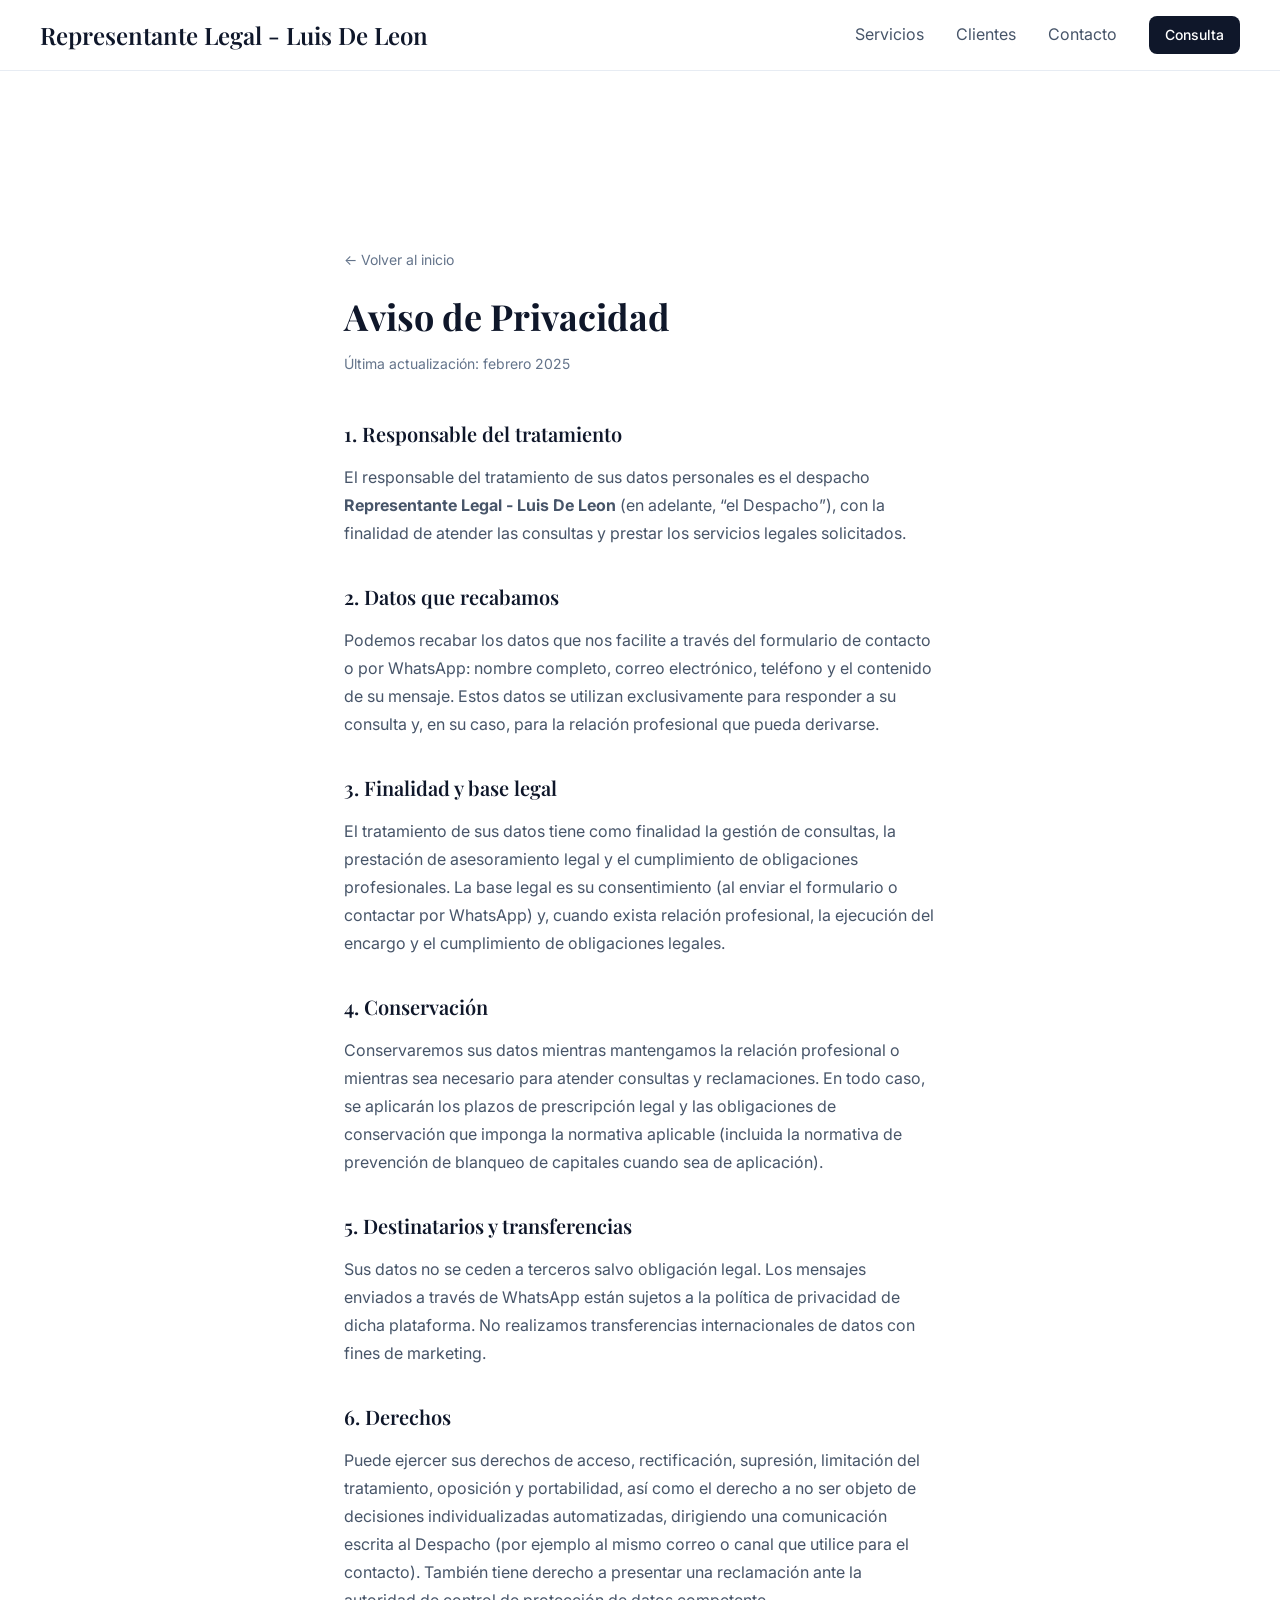
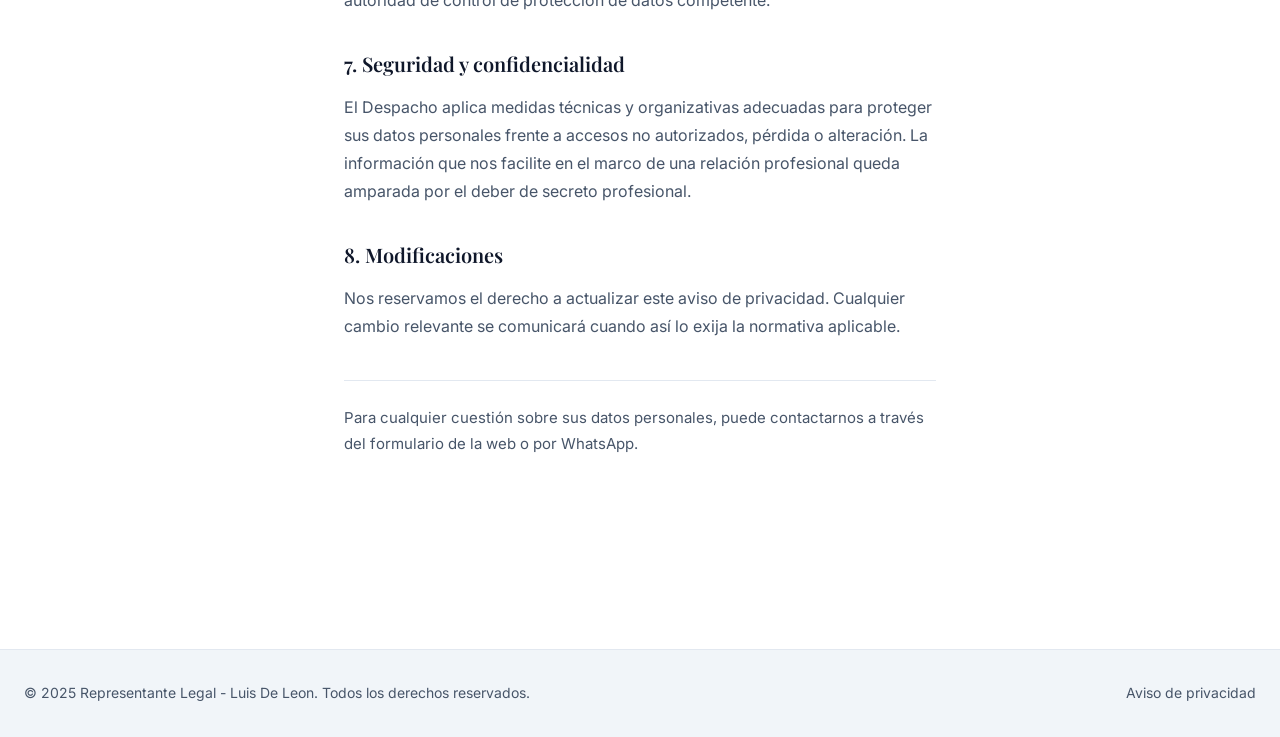
==== aviso-privacidad.html @ 4adffdd0 "Add files via upload" ====
<!DOCTYPE html>
<html lang="es">
<head>
  <meta charset="UTF-8" />
  <meta name="viewport" content="width=device-width, initial-scale=1.0" />
  <meta name="description" content="Aviso de privacidad del despacho Representante Legal - Luis De Leon. Protección de datos personales y confidencialidad." />
  <meta name="robots" content="index, follow" />
  <title>Aviso de Privacidad | Representante Legal - Luis De Leon</title>
  <link rel="canonical" href="https://tudominio.com/aviso-privacidad.html" />
  <link rel="preconnect" href="https://fonts.googleapis.com" />
  <link rel="preconnect" href="https://fonts.gstatic.com" crossorigin />
  <link href="https://fonts.googleapis.com/css2?family=Inter:wght@400;500;600;700&family=Playfair+Display:wght@600;700&display=swap" rel="stylesheet" />
  <link rel="stylesheet" href="css/style.css" />
</head>
<body>
  <header class="header" role="banner">
    <div class="header-inner">
      <a href="index.html" class="logo" aria-label="Representante Legal - Luis De Leon - Inicio">Representante Legal - Luis De Leon</a>
      <nav class="nav-desktop" aria-label="Navegación principal">
        <a href="index.html#servicios">Servicios</a>
        <a href="index.html#clientes">Clientes</a>
        <a href="index.html#contacto">Contacto</a>
        <a href="index.html#contacto" class="btn-consulta">Consulta</a>
      </nav>
      <button type="button" class="btn-menu" aria-expanded="false" aria-controls="mobile-menu" aria-label="Abrir menú">
        <svg class="icon-menu" width="24" height="24" viewBox="0 0 24 24" fill="none" stroke="currentColor" stroke-width="2" aria-hidden="true"><path d="M3 12h18M3 6h18M3 18h18"/></svg>
        <svg class="icon-close" width="24" height="24" viewBox="0 0 24 24" fill="none" stroke="currentColor" stroke-width="2" aria-hidden="true" hidden><path d="M18 6L6 18M6 6l12 12"/></svg>
      </button>
    </div>
    <div id="mobile-menu" class="mobile-menu" hidden aria-label="Menú móvil">
      <a href="index.html#servicios">Servicios</a>
      <a href="index.html#clientes">Clientes</a>
      <a href="index.html#contacto">Contacto</a>
      <a href="index.html#contacto" class="btn-consulta-mobile">Consulta</a>
    </div>
  </header>

  <main>
    <article class="legal-page" aria-labelledby="privacy-heading">
      <div class="container container-narrow">
        <header class="legal-header">
          <a href="index.html" class="legal-back">← Volver al inicio</a>
          <h1 id="privacy-heading">Aviso de Privacidad</h1>
          <p class="legal-updated">Última actualización: febrero 2025</p>
        </header>

        <div class="legal-content">
          <section>
            <h2>1. Responsable del tratamiento</h2>
            <p>El responsable del tratamiento de sus datos personales es el despacho <strong>Representante Legal - Luis De Leon</strong> (en adelante, “el Despacho”), con la finalidad de atender las consultas y prestar los servicios legales solicitados.</p>
          </section>

          <section>
            <h2>2. Datos que recabamos</h2>
            <p>Podemos recabar los datos que nos facilite a través del formulario de contacto o por WhatsApp: nombre completo, correo electrónico, teléfono y el contenido de su mensaje. Estos datos se utilizan exclusivamente para responder a su consulta y, en su caso, para la relación profesional que pueda derivarse.</p>
          </section>

          <section>
            <h2>3. Finalidad y base legal</h2>
            <p>El tratamiento de sus datos tiene como finalidad la gestión de consultas, la prestación de asesoramiento legal y el cumplimiento de obligaciones profesionales. La base legal es su consentimiento (al enviar el formulario o contactar por WhatsApp) y, cuando exista relación profesional, la ejecución del encargo y el cumplimiento de obligaciones legales.</p>
          </section>

          <section>
            <h2>4. Conservación</h2>
            <p>Conservaremos sus datos mientras mantengamos la relación profesional o mientras sea necesario para atender consultas y reclamaciones. En todo caso, se aplicarán los plazos de prescripción legal y las obligaciones de conservación que imponga la normativa aplicable (incluida la normativa de prevención de blanqueo de capitales cuando sea de aplicación).</p>
          </section>

          <section>
            <h2>5. Destinatarios y transferencias</h2>
            <p>Sus datos no se ceden a terceros salvo obligación legal. Los mensajes enviados a través de WhatsApp están sujetos a la política de privacidad de dicha plataforma. No realizamos transferencias internacionales de datos con fines de marketing.</p>
          </section>

          <section>
            <h2>6. Derechos</h2>
            <p>Puede ejercer sus derechos de acceso, rectificación, supresión, limitación del tratamiento, oposición y portabilidad, así como el derecho a no ser objeto de decisiones individualizadas automatizadas, dirigiendo una comunicación escrita al Despacho (por ejemplo al mismo correo o canal que utilice para el contacto). También tiene derecho a presentar una reclamación ante la autoridad de control de protección de datos competente.</p>
          </section>

          <section>
            <h2>7. Seguridad y confidencialidad</h2>
            <p>El Despacho aplica medidas técnicas y organizativas adecuadas para proteger sus datos personales frente a accesos no autorizados, pérdida o alteración. La información que nos facilite en el marco de una relación profesional queda amparada por el deber de secreto profesional.</p>
          </section>

          <section>
            <h2>8. Modificaciones</h2>
            <p>Nos reservamos el derecho a actualizar este aviso de privacidad. Cualquier cambio relevante se comunicará cuando así lo exija la normativa aplicable.</p>
          </section>

          <p class="legal-contact">Para cualquier cuestión sobre sus datos personales, puede contactarnos a través del formulario de la web o por WhatsApp.</p>
        </div>
      </div>
    </article>
  </main>

  <footer class="footer">
    <div class="footer-inner">
      <p class="footer-copy">© 2025 Representante Legal - Luis De Leon. Todos los derechos reservados.</p>
      <nav class="footer-nav" aria-label="Enlaces legales">
        <a href="aviso-privacidad.html">Aviso de privacidad</a>
      </nav>
    </div>
  </footer>

  <script src="js/main.js"></script>
</body>
</html>
---- css/style.css ----
/* ===== Variables y base ===== */
:root {
  --navy: #0f172a;
  --navy-mid: #1e293b;
  --navy-light: #334155;
  --gold: #c9a227;
  --gold-soft: rgba(201, 162, 39, 0.15);
  --white: #ffffff;
  --slate-100: #f1f5f9;
  --slate-200: #e2e8f0;
  --slate-300: #cbd5e1;
  --slate-400: #94a3b8;
  --slate-500: #64748b;
  --slate-600: #475569;
  --slate-700: #334155;
  --green-50: #f0fdf4;
  --green-200: #bbf7d0;
  --green-600: #16a34a;
  --green-800: #166534;
  --red-600: #dc2626;
  --font-display: "Playfair Display", Georgia, serif;
  --font-body: "Inter", system-ui, sans-serif;
  --radius: 8px;
  --radius-lg: 12px;
  --shadow: 0 4px 6px -1px rgba(15, 23, 42, 0.08);
  --shadow-lg: 0 20px 25px -5px rgba(15, 23, 42, 0.1);
  --transition: 0.25s ease;
}

*,
*::before,
*::after {
  box-sizing: border-box;
}

html {
  scroll-behavior: smooth;
}

body {
  margin: 0;
  font-family: var(--font-body);
  font-size: 1rem;
  line-height: 1.6;
  color: var(--navy);
  background: var(--white);
  -webkit-font-smoothing: antialiased;
}

h1, h2, h3 {
  font-family: var(--font-display);
}

a {
  color: inherit;
  text-decoration: none;
}

button {
  font-family: inherit;
  cursor: pointer;
}

/* ===== Header (sticky + glassmorphism) ===== */
.header {
  position: sticky;
  top: 0;
  z-index: 50;
  width: 100%;
  border-bottom: 1px solid rgba(226, 232, 240, 0.8);
  background: rgba(255, 255, 255, 0.8);
  backdrop-filter: blur(12px);
  -webkit-backdrop-filter: blur(12px);
}

.header-inner {
  max-width: 80rem;
  margin: 0 auto;
  padding: 1rem 1.5rem;
  display: flex;
  align-items: center;
  justify-content: space-between;
}

@media (min-width: 768px) {
  .header-inner { padding: 1rem 2rem; }
}

@media (min-width: 1024px) {
  .header-inner { padding: 1rem 2.5rem; }
}

.logo {
  font-family: var(--font-display);
  font-size: 1.25rem;
  font-weight: 600;
  color: var(--navy);
}

@media (min-width: 640px) {
  .logo { font-size: 1.5rem; }
}

.logo:focus-visible {
  outline: 2px solid var(--gold);
  outline-offset: 2px;
}

.nav-desktop {
  display: none;
  align-items: center;
  gap: 2rem;
}

@media (min-width: 768px) {
  .nav-desktop { display: flex; }
}

.nav-desktop a {
  color: var(--slate-600);
  transition: color 0.2s;
}

.nav-desktop a:hover,
.nav-desktop a:focus-visible {
  color: var(--gold);
}

.nav-desktop a:focus-visible {
  outline: 2px solid var(--gold);
  outline-offset: 2px;
  border-radius: 4px;
}

.btn-consulta {
  padding: 0.5rem 1rem;
  font-size: 0.875rem;
  font-weight: 500;
  color: var(--white) !important;
  background: var(--navy);
  border-radius: var(--radius);
  transition: background var(--transition);
}

.btn-consulta:hover {
  background: rgba(26, 43, 73, 0.9);
}

.btn-menu {
  padding: 0.5rem;
  color: var(--navy);
  background: transparent;
  border: none;
  border-radius: 6px;
}

.btn-menu:hover,
.btn-menu:focus-visible {
  background: var(--slate-200);
  outline: 2px solid var(--gold);
  outline-offset: 2px;
}

.btn-menu .icon-close { display: none; }
.btn-menu[aria-expanded="true"] .icon-menu { display: none; }
.btn-menu[aria-expanded="true"] .icon-close { display: block; }

@media (min-width: 768px) {
  .btn-menu { display: none; }
}

.mobile-menu {
  border-top: 1px solid var(--slate-200);
  background: rgba(255, 255, 255, 0.95);
  backdrop-filter: blur(8px);
  padding: 1rem 1.5rem;
  display: flex;
  flex-direction: column;
  gap: 0.25rem;
}

.mobile-menu[hidden] {
  display: none !important;
}

@media (min-width: 768px) {
  .mobile-menu { display: none !important; }
}

.mobile-menu a {
  padding: 0.5rem 0.75rem;
  color: var(--slate-700);
  border-radius: 6px;
}

.mobile-menu a:hover {
  background: var(--slate-200);
  color: var(--gold);
}

.btn-consulta-mobile {
  margin-top: 0.5rem;
  padding: 0.5rem 1rem;
  text-align: center;
  font-weight: 500;
  color: var(--white) !important;
  background: var(--navy);
  border-radius: 6px;
}

/* ===== Hero (futurista y elegante) ===== */
.hero {
  position: relative;
  background: linear-gradient(160deg, var(--navy) 0%, var(--navy-mid) 50%, #0c1222 100%);
  padding: 5rem 1.5rem 6rem;
  overflow: hidden;
}

.hero::before {
  content: "";
  position: absolute;
  top: 0;
  left: 0;
  right: 0;
  bottom: 0;
  background: radial-gradient(ellipse 80% 50% at 50% -20%, rgba(201, 162, 39, 0.08) 0%, transparent 50%);
  pointer-events: none;
}

.hero-inner {
  position: relative;
  z-index: 1;
}

@media (min-width: 640px) {
  .hero { padding: 7rem 2rem 8rem; }
}

@media (min-width: 1024px) {
  .hero { padding: 9rem 2.5rem 10rem; }
}

.hero-inner {
  max-width: 56rem;
  margin: 0 auto;
  text-align: center;
}

.hero h1 {
  margin: 0;
  font-size: 2.25rem;
  font-weight: 700;
  letter-spacing: -0.02em;
  color: var(--white);
}

@media (min-width: 640px) {
  .hero h1 { font-size: 3rem; }
}

@media (min-width: 1024px) {
  .hero h1 { font-size: 3.75rem; }
}

.hero-subtitle {
  margin: 1.5rem 0 0;
  max-width: 42rem;
  margin-left: auto;
  margin-right: auto;
  font-size: 1.125rem;
  color: var(--slate-300);
}

@media (min-width: 640px) {
  .hero-subtitle { font-size: 1.25rem; }
}

.hero-buttons {
  margin-top: 2.5rem;
  display: flex;
  flex-direction: column;
  align-items: center;
  justify-content: center;
  gap: 1rem;
}

@media (min-width: 640px) {
  .hero-buttons { flex-direction: row; }
}

/* ===== Botones ===== */
.btn {
  display: inline-flex;
  align-items: center;
  justify-content: center;
  padding: 1rem 2rem;
  font-weight: 500;
  border-radius: 6px;
  transition: background 0.2s, border-color 0.2s, color 0.2s;
}

.btn:focus-visible {
  outline: 2px solid var(--gold);
  outline-offset: 2px;
}

.btn-primary {
  color: var(--navy);
  background: var(--gold);
  box-shadow: 0 10px 15px -3px rgba(0, 0, 0, 0.1);
}

.btn-primary:hover {
  background: rgba(181, 148, 16, 0.9);
}

.btn-secondary {
  color: var(--white);
  border: 1px solid var(--slate-400);
}

.btn-secondary:hover {
  border-color: var(--gold);
  color: var(--gold);
}

/* CTA shine */
.cta-shine {
  position: relative;
  overflow: hidden;
}

.cta-shine::after {
  content: "";
  position: absolute;
  top: 0;
  left: -100%;
  width: 50%;
  height: 100%;
  background: linear-gradient(90deg, transparent, rgba(255, 255, 255, 0.25), transparent);
  transition: left 0.6s ease;
}

.cta-shine:hover::after {
  left: 100%;
}

/* ===== Contenedores y secciones ===== */
.container {
  max-width: 80rem;
  margin: 0 auto;
  padding: 4rem 1.5rem;
}

@media (min-width: 640px) {
  .container { padding: 6rem 2rem; }
}

@media (min-width: 1024px) {
  .container { padding: 7rem 2.5rem; }
}

.container-narrow {
  max-width: 42rem;
}

.section-lead {
  margin: 1rem 0 0;
  max-width: 42rem;
  color: var(--slate-600);
}

.section h2 {
  margin: 0;
  font-size: 1.875rem;
  font-weight: 700;
  color: var(--navy);
}

@media (min-width: 640px) {
  .section h2 { font-size: 2.25rem; }
}

/* ===== Servicios ===== */
.section-services {
  background: var(--white);
  scroll-margin-top: 5rem;
}

.services-grid {
  margin: 3rem 0 0;
  padding: 0;
  list-style: none;
  display: grid;
  gap: 1.5rem;
}

@media (min-width: 640px) {
  .services-grid { grid-template-columns: repeat(2, 1fr); }
}

@media (min-width: 1024px) {
  .services-grid { grid-template-columns: repeat(3, 1fr); }
}

.service-card {
  padding: 1.75rem;
  border: 1px solid var(--slate-200);
  border-radius: var(--radius-lg);
  background: var(--white);
  transition: border-color var(--transition), box-shadow var(--transition), transform var(--transition);
}

.service-card:hover,
.service-card:focus-within {
  border-color: var(--gold);
  box-shadow: var(--shadow-lg);
  transform: translateY(-2px);
}

.service-icon {
  display: inline-flex;
  align-items: center;
  justify-content: center;
  width: 3rem;
  height: 3rem;
  border-radius: 8px;
  background: rgba(26, 43, 73, 0.05);
  color: var(--gold);
}

.service-card h3 {
  margin: 1rem 0 0;
  font-size: 1.125rem;
  font-weight: 600;
  color: var(--navy);
}

.service-card p {
  margin: 0.5rem 0 0;
  font-size: 1rem;
  color: var(--slate-600);
}

/* ===== Social proof (carrusel) ===== */
.section-social {
  border-top: 1px solid var(--slate-200);
  border-bottom: 1px solid var(--slate-200);
  background: #f8fafc;
  padding: 3rem 0 4rem;
  scroll-margin-top: 5rem;
}

@media (min-width: 640px) {
  .section-social { padding: 4rem 0; }
}

.social-label {
  text-align: center;
  font-size: 0.875rem;
  font-weight: 500;
  text-transform: uppercase;
  letter-spacing: 0.05em;
  color: var(--slate-500);
  margin: 0 0 2rem;
}

.carousel-wrap {
  overflow: hidden;
}

.carousel-track {
  display: flex;
  gap: 1.5rem;
  animation: carousel 30s linear infinite;
  width: max-content;
}

.carousel-item {
  flex-shrink: 0;
  min-width: 180px;
  padding: 1rem 2rem;
  display: flex;
  align-items: center;
  justify-content: center;
  border: 1px solid var(--slate-200);
  border-radius: 6px;
  background: var(--white);
  font-size: 0.875rem;
  font-weight: 500;
  color: var(--slate-500);
}

@keyframes carousel {
  0% { transform: translateX(0); }
  100% { transform: translateX(-50%); }
}

/* ===== Contacto ===== */
.section-contact {
  background: var(--white);
  scroll-margin-top: 5rem;
}

.form-success {
  margin-top: 2rem;
  padding: 1.5rem;
  display: flex;
  align-items: flex-start;
  gap: 0.75rem;
  border: 1px solid var(--green-200);
  border-radius: 8px;
  background: var(--green-50);
  color: var(--green-800);
}

.form-success svg {
  flex-shrink: 0;
  color: var(--green-600);
}

.form-success-title {
  margin: 0;
  font-weight: 500;
}

.form-success-text {
  margin: 0.25rem 0 0;
  font-size: 0.875rem;
}

.contact-form {
  margin-top: 2rem;
  display: flex;
  flex-direction: column;
  gap: 1.5rem;
}

.contact-form.hidden {
  display: none;
}

.field label {
  display: block;
  font-size: 0.875rem;
  font-weight: 500;
  color: var(--navy);
  margin-bottom: 0.25rem;
}

.field input,
.field textarea {
  width: 100%;
  padding: 0.75rem 1rem;
  font-family: inherit;
  font-size: 1rem;
  color: var(--navy);
  border: 1px solid var(--slate-200);
  border-radius: 6px;
  background: var(--white);
  transition: border-color 0.2s, box-shadow 0.2s;
}

.field input:focus,
.field textarea:focus {
  outline: none;
  border-color: var(--gold);
  box-shadow: 0 0 0 1px var(--gold);
}

.field input::placeholder,
.field textarea::placeholder {
  color: var(--slate-400);
}

.field-error {
  margin: 0.25rem 0 0;
  font-size: 0.875rem;
  color: var(--red-600);
}

.form-root-error {
  margin-top: 0;
}

.btn-submit {
  align-self: flex-start;
  padding: 1rem 1.5rem;
  font-weight: 500;
  color: var(--navy);
  background: var(--gold);
  border: none;
  border-radius: 6px;
  width: 100%;
}

@media (min-width: 640px) {
  .btn-submit { width: auto; }
}

.btn-submit:hover:not(:disabled) {
  background: rgba(181, 148, 16, 0.9);
}

.btn-submit:disabled {
  opacity: 0.7;
  cursor: not-allowed;
}

.btn-submit:focus-visible {
  outline: 2px solid var(--gold);
  outline-offset: 2px;
}

/* ===== WhatsApp flotante ===== */
.whatsapp-float {
  position: fixed;
  bottom: 1.5rem;
  right: 1.5rem;
  z-index: 40;
  width: 3.5rem;
  height: 3.5rem;
  display: flex;
  align-items: center;
  justify-content: center;
  background: #25d366;
  color: var(--white);
  border-radius: 50%;
  box-shadow: 0 10px 15px -3px rgba(0, 0, 0, 0.1);
  transition: transform 0.2s, box-shadow 0.2s;
}

.whatsapp-float:hover {
  transform: scale(1.1);
  box-shadow: 0 20px 25px -5px rgba(0, 0, 0, 0.1);
}

.whatsapp-float:focus-visible {
  outline: 4px solid rgba(37, 211, 102, 0.5);
  outline-offset: 2px;
}

/* ===== Footer ===== */
.footer {
  border-top: 1px solid var(--slate-200);
  background: var(--slate-100);
  padding: 2rem 1.5rem;
}

.footer-inner {
  max-width: 80rem;
  margin: 0 auto;
  display: flex;
  flex-wrap: wrap;
  align-items: center;
  justify-content: space-between;
  gap: 1rem;
}

.footer-copy {
  margin: 0;
  font-size: 0.875rem;
  color: var(--slate-600);
}

.footer-nav {
  display: flex;
  gap: 1.5rem;
}

.footer-nav a {
  font-size: 0.875rem;
  color: var(--slate-600);
  transition: color var(--transition);
}

.footer-nav a:hover,
.footer-nav a:focus-visible {
  color: var(--gold);
}

/* ===== Página legal (Aviso de privacidad) ===== */
.legal-page {
  padding: 4rem 0 5rem;
  min-height: 60vh;
}

.legal-header {
  margin-bottom: 2.5rem;
}

.legal-back {
  display: inline-block;
  font-size: 0.875rem;
  color: var(--slate-500);
  margin-bottom: 1rem;
  transition: color var(--transition);
}

.legal-back:hover {
  color: var(--gold);
}

.legal-header h1 {
  margin: 0;
  font-size: 2rem;
  font-weight: 700;
  color: var(--navy);
}

@media (min-width: 640px) {
  .legal-header h1 { font-size: 2.25rem; }
}

.legal-updated {
  margin: 0.5rem 0 0;
  font-size: 0.875rem;
  color: var(--slate-500);
}

.legal-content {
  font-size: 1rem;
  line-height: 1.75;
}

.legal-content section {
  margin-top: 2rem;
}

.legal-content section:first-of-type {
  margin-top: 0;
}

.legal-content h2 {
  margin: 0;
  font-size: 1.25rem;
  font-weight: 600;
  color: var(--navy);
}

.legal-content p {
  margin: 0.75rem 0 0;
  color: var(--slate-600);
}

.legal-content a {
  color: var(--gold);
  text-decoration: underline;
  text-underline-offset: 2px;
}

.legal-contact {
  margin-top: 2.5rem !important;
  padding-top: 1.5rem;
  border-top: 1px solid var(--slate-200);
  font-size: 0.9375rem;
}

/* ===== Banner de cookies ===== */
.cookie-consent {
  position: fixed;
  bottom: 0;
  left: 0;
  right: 0;
  z-index: 60;
  padding: 1rem 1.5rem;
  background: var(--navy);
  color: var(--slate-300);
  box-shadow: 0 -4px 20px rgba(0, 0, 0, 0.15);
}

.cookie-consent[hidden] {
  display: none !important;
}

.cookie-inner {
  max-width: 80rem;
  margin: 0 auto;
  display: flex;
  flex-wrap: wrap;
  align-items: center;
  justify-content: space-between;
  gap: 1rem;
}

.cookie-consent p {
  margin: 0;
  font-size: 0.875rem;
  flex: 1;
  min-width: 200px;
}

.cookie-consent a {
  color: var(--gold);
  text-decoration: underline;
  text-underline-offset: 2px;
}

.cookie-actions {
  flex-shrink: 0;
}

.btn-sm {
  padding: 0.5rem 1rem;
  font-size: 0.875rem;
}

.cookie-consent .btn-primary {
  color: var(--navy);
  background: var(--gold);
}
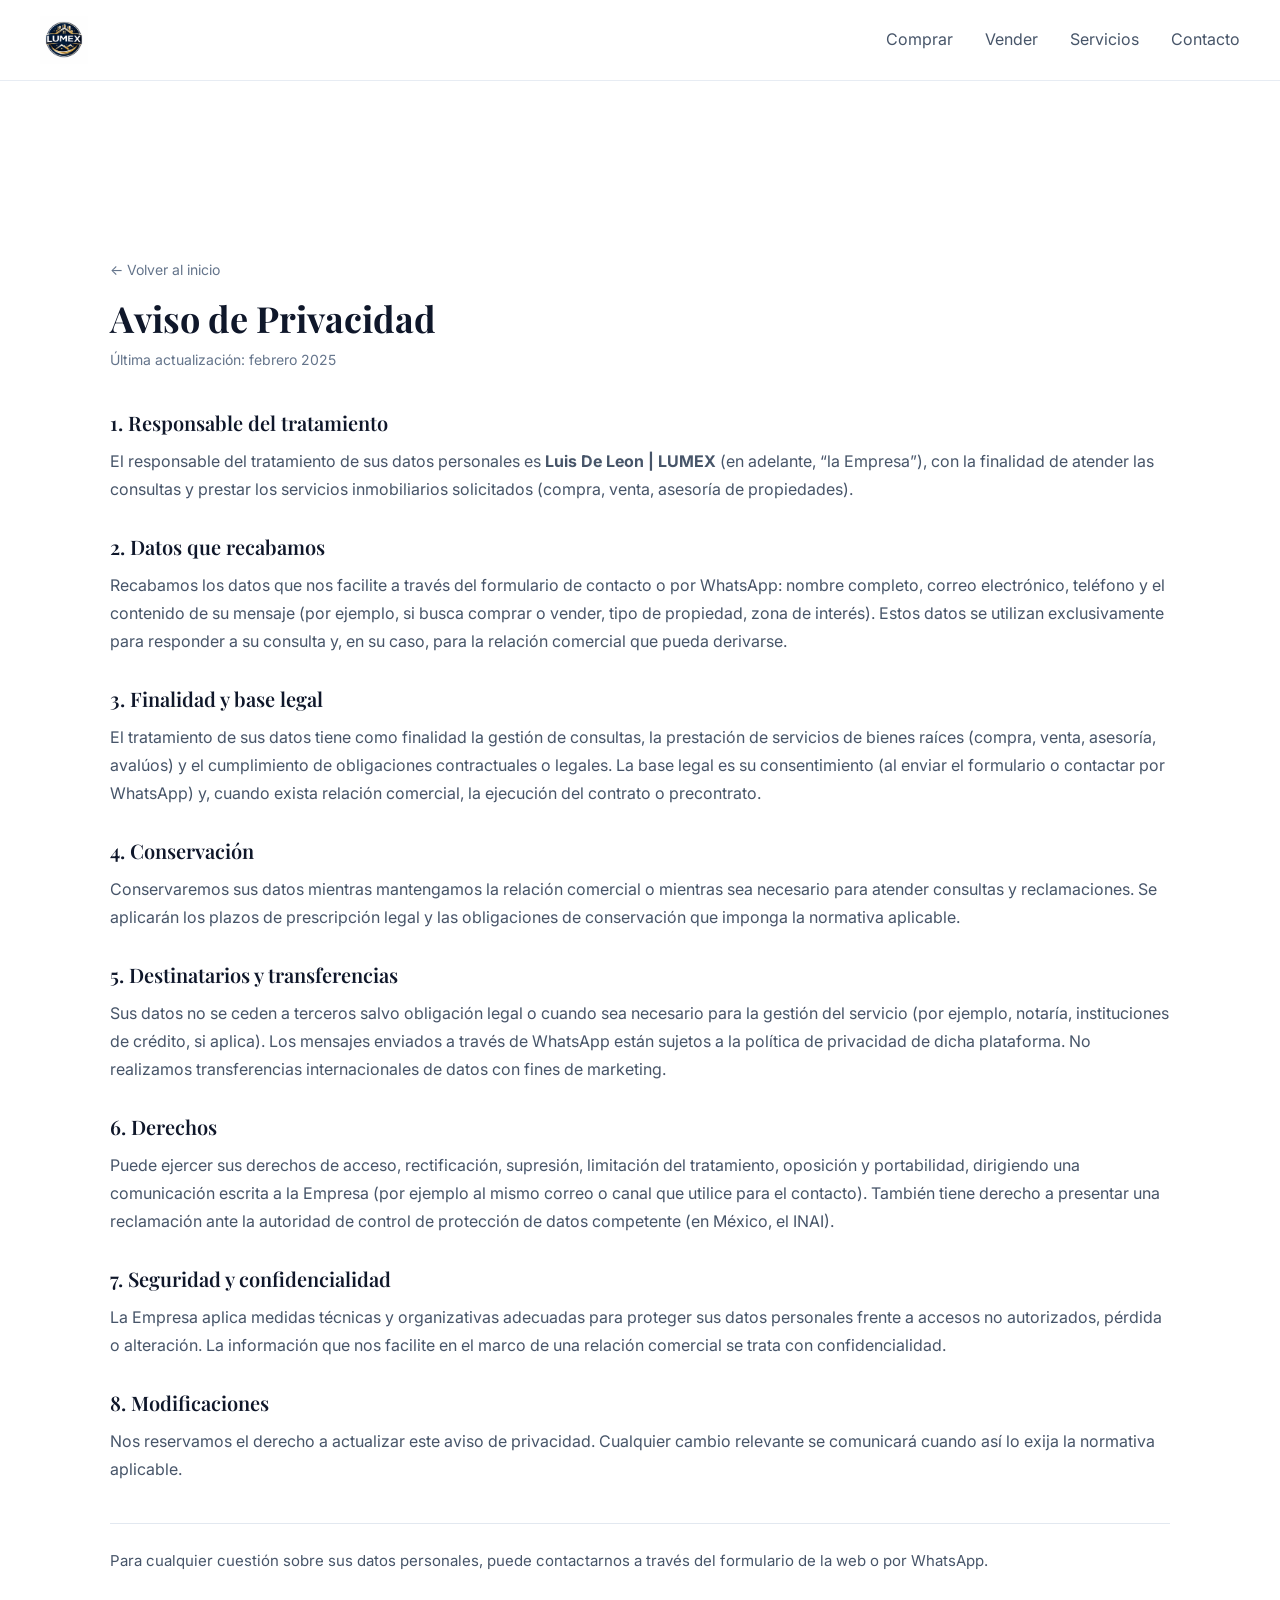
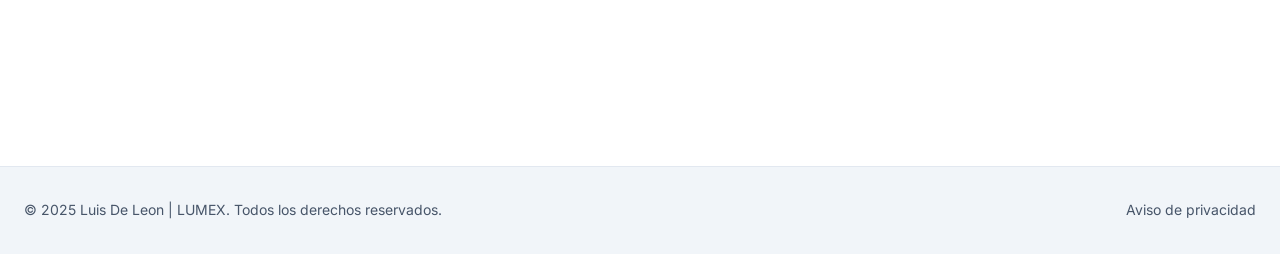
==== commit 85794976: "Add files via upload" ====
--- a/aviso-privacidad.html
+++ b/aviso-privacidad.html
@@ -2,25 +2,26 @@
 <html lang="es">
 <head>
   <meta charset="UTF-8" />
-  <meta name="viewport" content="width=device-width, initial-scale=1.0" />
-  <meta name="description" content="Aviso de privacidad del despacho Representante Legal - Luis De Leon. Protección de datos personales y confidencialidad." />
+  <meta name="viewport" content="width=device-width, initial-scale=1.0, viewport-fit=cover" />
+  <meta name="description" content="Aviso de privacidad de Luis De Leon | LUMEX. Protección de datos personales en servicios inmobiliarios." />
   <meta name="robots" content="index, follow" />
-  <title>Aviso de Privacidad | Representante Legal - Luis De Leon</title>
+  <title>Aviso de Privacidad | Luis De Leon | LUMEX</title>
   <link rel="canonical" href="https://tudominio.com/aviso-privacidad.html" />
   <link rel="preconnect" href="https://fonts.googleapis.com" />
   <link rel="preconnect" href="https://fonts.gstatic.com" crossorigin />
   <link href="https://fonts.googleapis.com/css2?family=Inter:wght@400;500;600;700&family=Playfair+Display:wght@600;700&display=swap" rel="stylesheet" />
+  <link href="https://cdn.jsdelivr.net/npm/bootstrap@5.3.2/dist/css/bootstrap.min.css" rel="stylesheet" integrity="sha384-T3c6CoIi6uLrA9TneNEoa7RxnatzjcDSCmG1MXxSR1GAsXEV/Dwwykc2MPK8M2HN" crossorigin="anonymous" />
   <link rel="stylesheet" href="css/style.css" />
 </head>
 <body>
   <header class="header" role="banner">
     <div class="header-inner">
-      <a href="index.html" class="logo" aria-label="Representante Legal - Luis De Leon - Inicio">Representante Legal - Luis De Leon</a>
+      <a href="index.html" class="logo" aria-label="Luis De Leon LUMEX - Inicio"><img src="logo.jpg" alt="Luis De Leon LUMEX" /></a>
       <nav class="nav-desktop" aria-label="Navegación principal">
+        <a href="comprar-propiedad.html">Comprar</a>
+        <a href="vender-propiedad.html">Vender</a>
         <a href="index.html#servicios">Servicios</a>
-        <a href="index.html#clientes">Clientes</a>
         <a href="index.html#contacto">Contacto</a>
-        <a href="index.html#contacto" class="btn-consulta">Consulta</a>
       </nav>
       <button type="button" class="btn-menu" aria-expanded="false" aria-controls="mobile-menu" aria-label="Abrir menú">
         <svg class="icon-menu" width="24" height="24" viewBox="0 0 24 24" fill="none" stroke="currentColor" stroke-width="2" aria-hidden="true"><path d="M3 12h18M3 6h18M3 18h18"/></svg>
@@ -28,10 +29,10 @@
       </button>
     </div>
     <div id="mobile-menu" class="mobile-menu" hidden aria-label="Menú móvil">
+      <a href="comprar-propiedad.html">Comprar</a>
+      <a href="vender-propiedad.html">Vender</a>
       <a href="index.html#servicios">Servicios</a>
-      <a href="index.html#clientes">Clientes</a>
       <a href="index.html#contacto">Contacto</a>
-      <a href="index.html#contacto" class="btn-consulta-mobile">Consulta</a>
     </div>
   </header>
 
@@ -47,37 +48,37 @@
         <div class="legal-content">
           <section>
             <h2>1. Responsable del tratamiento</h2>
-            <p>El responsable del tratamiento de sus datos personales es el despacho <strong>Representante Legal - Luis De Leon</strong> (en adelante, “el Despacho”), con la finalidad de atender las consultas y prestar los servicios legales solicitados.</p>
+            <p>El responsable del tratamiento de sus datos personales es <strong>Luis De Leon | LUMEX</strong> (en adelante, “la Empresa”), con la finalidad de atender las consultas y prestar los servicios inmobiliarios solicitados (compra, venta, asesoría de propiedades).</p>
           </section>
 
           <section>
             <h2>2. Datos que recabamos</h2>
-            <p>Podemos recabar los datos que nos facilite a través del formulario de contacto o por WhatsApp: nombre completo, correo electrónico, teléfono y el contenido de su mensaje. Estos datos se utilizan exclusivamente para responder a su consulta y, en su caso, para la relación profesional que pueda derivarse.</p>
+            <p>Recabamos los datos que nos facilite a través del formulario de contacto o por WhatsApp: nombre completo, correo electrónico, teléfono y el contenido de su mensaje (por ejemplo, si busca comprar o vender, tipo de propiedad, zona de interés). Estos datos se utilizan exclusivamente para responder a su consulta y, en su caso, para la relación comercial que pueda derivarse.</p>
           </section>
 
           <section>
             <h2>3. Finalidad y base legal</h2>
-            <p>El tratamiento de sus datos tiene como finalidad la gestión de consultas, la prestación de asesoramiento legal y el cumplimiento de obligaciones profesionales. La base legal es su consentimiento (al enviar el formulario o contactar por WhatsApp) y, cuando exista relación profesional, la ejecución del encargo y el cumplimiento de obligaciones legales.</p>
+            <p>El tratamiento de sus datos tiene como finalidad la gestión de consultas, la prestación de servicios de bienes raíces (compra, venta, asesoría, avalúos) y el cumplimiento de obligaciones contractuales o legales. La base legal es su consentimiento (al enviar el formulario o contactar por WhatsApp) y, cuando exista relación comercial, la ejecución del contrato o precontrato.</p>
           </section>
 
           <section>
             <h2>4. Conservación</h2>
-            <p>Conservaremos sus datos mientras mantengamos la relación profesional o mientras sea necesario para atender consultas y reclamaciones. En todo caso, se aplicarán los plazos de prescripción legal y las obligaciones de conservación que imponga la normativa aplicable (incluida la normativa de prevención de blanqueo de capitales cuando sea de aplicación).</p>
+            <p>Conservaremos sus datos mientras mantengamos la relación comercial o mientras sea necesario para atender consultas y reclamaciones. Se aplicarán los plazos de prescripción legal y las obligaciones de conservación que imponga la normativa aplicable.</p>
           </section>
 
           <section>
             <h2>5. Destinatarios y transferencias</h2>
-            <p>Sus datos no se ceden a terceros salvo obligación legal. Los mensajes enviados a través de WhatsApp están sujetos a la política de privacidad de dicha plataforma. No realizamos transferencias internacionales de datos con fines de marketing.</p>
+            <p>Sus datos no se ceden a terceros salvo obligación legal o cuando sea necesario para la gestión del servicio (por ejemplo, notaría, instituciones de crédito, si aplica). Los mensajes enviados a través de WhatsApp están sujetos a la política de privacidad de dicha plataforma. No realizamos transferencias internacionales de datos con fines de marketing.</p>
           </section>
 
           <section>
             <h2>6. Derechos</h2>
-            <p>Puede ejercer sus derechos de acceso, rectificación, supresión, limitación del tratamiento, oposición y portabilidad, así como el derecho a no ser objeto de decisiones individualizadas automatizadas, dirigiendo una comunicación escrita al Despacho (por ejemplo al mismo correo o canal que utilice para el contacto). También tiene derecho a presentar una reclamación ante la autoridad de control de protección de datos competente.</p>
+            <p>Puede ejercer sus derechos de acceso, rectificación, supresión, limitación del tratamiento, oposición y portabilidad, dirigiendo una comunicación escrita a la Empresa (por ejemplo al mismo correo o canal que utilice para el contacto). También tiene derecho a presentar una reclamación ante la autoridad de control de protección de datos competente (en México, el INAI).</p>
           </section>
 
           <section>
             <h2>7. Seguridad y confidencialidad</h2>
-            <p>El Despacho aplica medidas técnicas y organizativas adecuadas para proteger sus datos personales frente a accesos no autorizados, pérdida o alteración. La información que nos facilite en el marco de una relación profesional queda amparada por el deber de secreto profesional.</p>
+            <p>La Empresa aplica medidas técnicas y organizativas adecuadas para proteger sus datos personales frente a accesos no autorizados, pérdida o alteración. La información que nos facilite en el marco de una relación comercial se trata con confidencialidad.</p>
           </section>
 
           <section>
@@ -93,13 +94,14 @@
 
   <footer class="footer">
     <div class="footer-inner">
-      <p class="footer-copy">© 2025 Representante Legal - Luis De Leon. Todos los derechos reservados.</p>
+      <p class="footer-copy">© 2025 Luis De Leon | LUMEX. Todos los derechos reservados.</p>
       <nav class="footer-nav" aria-label="Enlaces legales">
         <a href="aviso-privacidad.html">Aviso de privacidad</a>
       </nav>
     </div>
   </footer>
 
+  <script src="https://cdn.jsdelivr.net/npm/bootstrap@5.3.2/dist/js/bootstrap.bundle.min.js" integrity="sha384-C6RzsynM9kWDrMNeT87bh95OGNyZPhcTNXj1NW7RuBCsyN/o0jlpcV8Qyq46cDfL" crossorigin="anonymous"></script>
   <script src="js/main.js"></script>
 </body>
 </html>
--- a/css/style.css
+++ b/css/style.css
@@ -35,16 +35,33 @@
 
 html {
   scroll-behavior: smooth;
+  width: 100%;
+  overflow-x: hidden;
 }
 
 body {
   margin: 0;
+  width: 100%;
+  min-height: 100%;
   font-family: var(--font-body);
   font-size: 1rem;
   line-height: 1.6;
   color: var(--navy);
   background: var(--white);
   -webkit-font-smoothing: antialiased;
+  overflow-x: hidden;
+  overflow-wrap: break-word;
+  word-wrap: break-word;
+}
+
+/* Fondos 100% de ancho en todas las secciones */
+.main-full {
+  width: 100%;
+}
+
+.section-full {
+  width: 100%;
+  box-sizing: border-box;
 }
 
 h1, h2, h3 {
@@ -59,6 +76,116 @@
 button {
   font-family: inherit;
   cursor: pointer;
+}
+
+/* ===== Responsive móvil: imágenes, video, safe-area ===== */
+img {
+  max-width: 100%;
+  height: auto;
+  display: block;
+}
+
+/* El video de presentación ya está limitado por .video-wrap; evitar desborde en móvil */
+.video-wrap {
+  max-width: 100%;
+}
+
+/* Safe area para móviles con notch (iPhone X+) */
+@supports (padding: env(safe-area-inset-bottom)) or (padding: constant(safe-area-inset-bottom)) {
+  .whatsapp-float {
+    bottom: calc(1.5rem + env(safe-area-inset-bottom, 0px));
+    right: calc(1.5rem + env(safe-area-inset-right, 0px));
+  }
+  .cookie-consent .cookie-inner {
+    padding-bottom: calc(1rem + env(safe-area-inset-bottom, 0px));
+  }
+  .header-inner {
+    padding-left: max(1.5rem, env(safe-area-inset-left, 0px));
+    padding-right: max(1.5rem, env(safe-area-inset-right, 0px));
+  }
+}
+
+/* Touch targets mínimos 44px (accesibilidad móvil) */
+@media (max-width: 767px) {
+  .btn,
+  .btn-primary,
+  .btn-secondary,
+  .btn-submit {
+    min-height: 48px;
+    padding: 0.75rem 1.25rem;
+  }
+  .hero-buttons .btn {
+    width: 100%;
+    max-width: 20rem;
+  }
+  .mobile-menu a {
+    min-height: 48px;
+    padding: 0.75rem 1rem;
+    display: flex;
+    align-items: center;
+  }
+  .btn-menu {
+    min-width: 48px;
+    min-height: 48px;
+    padding: 0.75rem;
+  }
+  .field input,
+  .field textarea {
+    min-height: 48px;
+    padding: 0.875rem 1rem;
+    font-size: 16px; /* evita zoom en iOS al enfocar */
+  }
+  .field textarea {
+    min-height: 120px;
+  }
+  .cookie-consent .btn {
+    min-height: 48px;
+    padding: 0.75rem 1.25rem;
+  }
+  .whatsapp-float {
+    width: 3.5rem;
+    height: 3.5rem;
+    min-width: 56px;
+    min-height: 56px;
+  }
+  .section .container,
+  .section .container-narrow {
+    padding-left: 1.25rem;
+    padding-right: 1.25rem;
+  }
+  .hero {
+    padding: 4rem 1.25rem 5rem;
+    min-height: 100vh;
+    min-height: 100dvh;
+  }
+  .hero h1 {
+    font-size: 1.75rem;
+    line-height: 1.25;
+  }
+  .section-video {
+    padding: 3rem 1.25rem;
+  }
+  .section-redes .redes-links .footer-social-link {
+    min-width: 56px;
+    min-height: 56px;
+  }
+  .footer-inner {
+    padding-left: 1.25rem;
+    padding-right: 1.25rem;
+    flex-direction: column;
+    text-align: center;
+  }
+  .footer-nav {
+    flex-wrap: wrap;
+    justify-content: center;
+  }
+}
+
+/* Pantallas muy pequeñas (< 360px) */
+@media (max-width: 359px) {
+  .hero h1 { font-size: 1.5rem; }
+  .hero-subtitle { font-size: 1rem; }
+  .logo img { max-width: 140px; height: 36px; }
 }
 
 /* ===== Header (sticky + glassmorphism) ===== */
@@ -91,14 +218,24 @@
 }
 
 .logo {
+  display: inline-flex;
+  align-items: center;
   font-family: var(--font-display);
   font-size: 1.25rem;
   font-weight: 600;
   color: var(--navy);
 }
 
+.logo img {
+  display: block;
+  height: 40px;
+  width: auto;
+  max-width: 180px;
+  object-fit: contain;
+}
+
 @media (min-width: 640px) {
-  .logo { font-size: 1.5rem; }
+  .logo img { height: 48px; max-width: 220px; }
 }
 
 .logo:focus-visible {
@@ -208,10 +345,14 @@
   border-radius: 6px;
 }
 
-/* ===== Hero (futurista y elegante) ===== */
+/* ===== Hero (fondo completo, primera pantalla 100%) ===== */
 .hero {
   position: relative;
-  background: linear-gradient(160deg, var(--navy) 0%, var(--navy-mid) 50%, #0c1222 100%);
+  width: 100%;
+  min-height: 100vh;
+  display: flex;
+  align-items: center;
+  background: linear-gradient(160deg, var(--navy) 0%, var(--navy-mid) 45%, #0c1222 100%);
   padding: 5rem 1.5rem 6rem;
   overflow: hidden;
 }
@@ -246,6 +387,19 @@
   text-align: center;
 }
 
+.hero-tagline {
+  margin: 0;
+  font-size: 0.875rem;
+  font-weight: 500;
+  text-transform: uppercase;
+  letter-spacing: 0.12em;
+  color: var(--gold);
+}
+
+.hero-ctas {
+  gap: 1.25rem;
+}
+
 .hero h1 {
   margin: 0;
   font-size: 2.25rem;
@@ -260,6 +414,96 @@
 
 @media (min-width: 1024px) {
   .hero h1 { font-size: 3.75rem; }
+}
+
+/* ===== Video de presentación (fondo 100%, intención clara) ===== */
+.section-video {
+  width: 100%;
+  padding: 4rem 1.5rem;
+  background: var(--slate-100);
+  border-top: 1px solid var(--slate-200);
+}
+
+.section-video .container-narrow {
+  text-align: center;
+}
+
+.section-video .section-video-title {
+  margin: 0;
+  font-size: 1.5rem;
+  font-weight: 700;
+  letter-spacing: -0.02em;
+  color: var(--navy);
+}
+
+.section-video .section-video-title::after {
+  content: "";
+  display: block;
+  width: 3rem;
+  height: 3px;
+  margin: 0.75rem auto 0;
+  background: var(--gold);
+  border-radius: 2px;
+}
+
+.section-video .section-lead {
+  margin: 0.5rem 0 0;
+  max-width: 36rem;
+  margin-left: auto;
+  margin-right: auto;
+  color: var(--slate-600);
+  font-size: 0.9375rem;
+}
+
+/* Contenedor 16:9 responsive: evita que el video se estire o se vea desproporcionado */
+.video-wrap {
+  position: relative;
+  width: 100%;
+  max-width: 560px;
+  margin: 2rem auto 0;
+  border-radius: var(--radius-lg);
+  overflow: hidden;
+  box-shadow: 0 4px 20px rgba(15, 23, 42, 0.12);
+  background: var(--navy);
+  aspect-ratio: 16 / 9;
+}
+
+.video-presentacion {
+  position: absolute;
+  top: 0;
+  left: 0;
+  width: 100%;
+  height: 100%;
+  object-fit: contain;
+  vertical-align: middle;
+}
+
+@supports not (aspect-ratio: 16 / 9) {
+  .video-wrap::before {
+    content: "";
+    display: block;
+    padding-top: 56.25%; /* 16:9 */
+  }
+  .video-presentacion {
+    position: absolute;
+    top: 0;
+    left: 0;
+    width: 100%;
+    height: 100%;
+    object-fit: contain;
+  }
+}
+
+@media (min-width: 640px) {
+  .section-video { padding: 5rem 2rem; }
+  .section-video .section-video-title { font-size: 1.75rem; }
+  .video-wrap { max-width: 640px; margin-top: 2.5rem; }
+}
+
+@media (min-width: 1024px) {
+  .section-video { padding: 5.5rem 2.5rem; }
+  .section-video .section-video-title { font-size: 1.875rem; }
+  .video-wrap { max-width: 720px; }
 }
 
 .hero-subtitle {
@@ -345,10 +589,245 @@
   left: 100%;
 }
 
-/* ===== Contenedores y secciones ===== */
-.container {
+/* ===== Bloques Comprar / Vender (fondo completo) ===== */
+.section-cta {
+  width: 100%;
+  scroll-margin-top: 5rem;
+}
+
+.section-cta .container-narrow {
+  text-align: center;
+}
+
+.section-cta h2 {
+  margin: 0;
+  font-size: 1.875rem;
+  font-weight: 700;
+  color: var(--navy);
+}
+
+@media (min-width: 640px) {
+  .section-cta h2 { font-size: 2.25rem; }
+}
+
+.section-cta .section-lead {
+  margin: 1rem auto 0;
+  text-align: center;
+}
+
+.section-cta .btn {
+  margin-top: 1.5rem;
+}
+
+.section-cta-buy {
+  background: var(--slate-100);
+  border-top: 1px solid var(--slate-200);
+}
+
+.section-cta-sell {
+  background: var(--white);
+  border-top: 1px solid var(--slate-200);
+}
+
+/* ===== Página Comprar propiedad (subpágina estilo CIMA) ===== */
+.subpage-hero {
+  position: relative;
+  background: linear-gradient(160deg, var(--navy) 0%, var(--navy-mid) 50%, #0c1222 100%);
+  padding: 4rem 1.5rem 5rem;
+  text-align: center;
+}
+
+.subpage-hero-inner {
+  max-width: 40rem;
+  margin: 0 auto;
+}
+
+.subpage-hero .hero-tagline {
+  margin: 0;
+}
+
+.subpage-hero h1 {
+  margin: 0.5rem 0 0;
+  font-size: 2rem;
+  font-weight: 700;
+  color: var(--white);
+}
+
+@media (min-width: 640px) {
+  .subpage-hero h1 { font-size: 2.5rem; }
+}
+
+.subpage-hero-sub {
+  margin: 0.75rem 0 0;
+  font-size: 1.125rem;
+  color: var(--slate-300);
+}
+
+.text-center {
+  text-align: center;
+}
+
+.text-center .section-lead {
+  margin-left: auto;
+  margin-right: auto;
+}
+
+.section-compra-intro {
+  padding-top: 4rem;
+  padding-bottom: 4rem;
+}
+
+.section-compra-intro .btn {
+  margin-top: 1.5rem;
+}
+
+/* Valores: Precio justo, Muy rápido, Plusvalía, Garantizado */
+.section-values {
+  background: var(--slate-100);
+  border-top: 1px solid var(--slate-200);
+}
+
+.values-grid {
+  margin: 2rem 0 0;
+  padding: 0;
+  list-style: none;
+  display: grid;
+  gap: 1.5rem;
+  grid-template-columns: 1fr 1fr;
+}
+
+@media (min-width: 768px) {
+  .values-grid { grid-template-columns: repeat(4, 1fr); }
+}
+
+.value-card {
+  padding: 1.5rem;
+  background: var(--white);
+  border-radius: var(--radius-lg);
+  border: 1px solid var(--slate-200);
+  text-align: center;
+  transition: border-color var(--transition), box-shadow var(--transition);
+}
+
+.value-card:hover {
+  border-color: var(--gold);
+  box-shadow: var(--shadow);
+}
+
+.value-icon {
+  display: inline-flex;
+  align-items: center;
+  justify-content: center;
+  width: 3.5rem;
+  height: 3.5rem;
+  margin: 0 auto;
+  border-radius: 50%;
+  background: var(--gold-soft);
+  color: var(--gold);
+}
+
+.value-card h3 {
+  margin: 1rem 0 0;
+  font-size: 1rem;
+  font-weight: 600;
+  color: var(--navy);
+  text-transform: uppercase;
+  letter-spacing: 0.03em;
+}
+
+.value-card p {
+  margin: 0.35rem 0 0;
+  font-size: 0.875rem;
+  color: var(--slate-600);
+}
+
+/* Detalle: Comparativas, Verificación, Trato personal, Experiencia */
+.section-compra-detail {
+  background: var(--white);
+}
+
+.detail-grid {
+  margin: 2.5rem 0 0;
+  padding: 0;
+  list-style: none;
+  display: grid;
+  gap: 1.5rem;
+}
+
+@media (min-width: 768px) {
+  .detail-grid { grid-template-columns: repeat(2, 1fr); }
+}
+
+.detail-grid-4 {
+  margin-top: 2.5rem;
+}
+
+@media (min-width: 1024px) {
+  .detail-grid-4 { grid-template-columns: repeat(4, 1fr); }
+}
+
+.detail-card {
+  padding: 1.75rem;
+  border: 1px solid var(--slate-200);
+  border-radius: var(--radius-lg);
+  background: var(--white);
+  transition: border-color var(--transition);
+}
+
+.detail-card:hover {
+  border-color: var(--gold);
+}
+
+.detail-label {
+  display: block;
+  font-size: 0.875rem;
+  font-weight: 600;
+  color: var(--gold);
+  text-transform: uppercase;
+  letter-spacing: 0.04em;
+  margin-bottom: 0.5rem;
+}
+
+.detail-card p {
+  margin: 0;
+  font-size: 1rem;
+  color: var(--slate-600);
+  line-height: 1.6;
+}
+
+.section-cta-final {
+  background: var(--navy);
+  color: var(--white);
+}
+
+.section-cta-final h2 {
+  color: var(--white);
+  margin: 0;
+}
+
+.section-cta-final .btn {
+  margin-top: 1.5rem;
+}
+
+.btn-lg {
+  padding: 1rem 2rem;
+  font-size: 1.0625rem;
+}
+
+.section-cross-sell {
+  background: var(--slate-100);
+  border-top: 1px solid var(--slate-200);
+}
+
+.section-cross-sell .btn {
+  margin-top: 1rem;
+}
+
+/* ===== Contenedores y secciones (Bootstrap override para mantener diseño) ===== */
+.section .container {
   max-width: 80rem;
-  margin: 0 auto;
+  margin-left: auto;
+  margin-right: auto;
   padding: 4rem 1.5rem;
 }
 
@@ -360,8 +839,12 @@
   .container { padding: 7rem 2.5rem; }
 }
 
-.container-narrow {
+.section .container-narrow {
   max-width: 42rem;
+  margin-left: auto;
+  margin-right: auto;
+  padding-left: 1.5rem;
+  padding-right: 1.5rem;
 }
 
 .section-lead {
@@ -381,26 +864,31 @@
   .section h2 { font-size: 2.25rem; }
 }
 
-/* ===== Servicios ===== */
+/* ===== Servicios (fondo 100%, grid con Bootstrap) ===== */
 .section-services {
+  width: 100%;
   background: var(--white);
   scroll-margin-top: 5rem;
 }
 
-.services-grid {
-  margin: 3rem 0 0;
+.section-services .section-lead {
+  display: block;
+  max-width: 42rem;
+}
+
+#comprar,
+#vender {
+  scroll-margin-top: 5rem;
+}
+
+.section-services .services-grid {
+  margin-top: 2.5rem;
   padding: 0;
   list-style: none;
-  display: grid;
-  gap: 1.5rem;
-}
-
-@media (min-width: 640px) {
-  .services-grid { grid-template-columns: repeat(2, 1fr); }
-}
-
-@media (min-width: 1024px) {
-  .services-grid { grid-template-columns: repeat(3, 1fr); }
+}
+
+.section-services .services-grid li {
+  list-style: none;
 }
 
 .service-card {
@@ -444,6 +932,7 @@
 
 /* ===== Social proof (carrusel) ===== */
 .section-social {
+  width: 100%;
   border-top: 1px solid var(--slate-200);
   border-bottom: 1px solid var(--slate-200);
   background: #f8fafc;
@@ -498,8 +987,65 @@
 
 /* ===== Contacto ===== */
 .section-contact {
+  width: 100%;
+  background: var(--slate-100);
+  scroll-margin-top: 5rem;
+}
+
+/* ===== Redes sociales (debajo de contacto) ===== */
+.section-redes {
+  width: 100%;
+  padding: 2.5rem 1.5rem;
   background: var(--white);
-  scroll-margin-top: 5rem;
+  border-top: 1px solid var(--slate-200);
+}
+
+.section-redes .section-redes-title {
+  margin: 0;
+  font-size: 1.25rem;
+  font-weight: 700;
+  color: var(--navy);
+}
+
+.section-redes .section-redes-lead {
+  margin: 0.5rem 0 0;
+  font-size: 0.875rem;
+  color: var(--slate-600);
+}
+
+.section-redes .redes-links {
+  display: flex;
+  align-items: center;
+  justify-content: center;
+  flex-wrap: wrap;
+  gap: 0.75rem;
+  margin-top: 1.25rem;
+}
+
+.section-redes .redes-links .footer-social-link {
+  display: inline-flex;
+  align-items: center;
+  justify-content: center;
+  width: 62px;
+  height: 62px;
+  color: var(--slate-600);
+  border-radius: var(--radius);
+  transition: color var(--transition), background-color var(--transition);
+}
+
+.section-redes .redes-links .footer-social-link svg {
+  width: 31px;
+  height: 31px;
+}
+
+.section-redes .redes-links .footer-social-link:hover,
+.section-redes .redes-links .footer-social-link:focus-visible {
+  color: var(--gold);
+  background-color: var(--gold-soft);
+}
+
+@media (min-width: 640px) {
+  .section-redes { padding: 3rem 2rem; }
 }
 
 .form-success {
@@ -642,6 +1188,7 @@
 
 /* ===== Footer ===== */
 .footer {
+  width: 100%;
   border-top: 1px solid var(--slate-200);
   background: var(--slate-100);
   padding: 2rem 1.5rem;
@@ -677,6 +1224,29 @@
 .footer-nav a:hover,
 .footer-nav a:focus-visible {
   color: var(--gold);
+}
+
+.footer-social {
+  display: flex;
+  align-items: center;
+  gap: 0.75rem;
+}
+
+.footer-social-link {
+  display: inline-flex;
+  align-items: center;
+  justify-content: center;
+  width: 40px;
+  height: 40px;
+  color: var(--slate-600);
+  border-radius: var(--radius);
+  transition: color var(--transition), background-color var(--transition);
+}
+
+.footer-social-link:hover,
+.footer-social-link:focus-visible {
+  color: var(--gold);
+  background-color: var(--gold-soft);
 }
 
 /* ===== Página legal (Aviso de privacidad) ===== */
